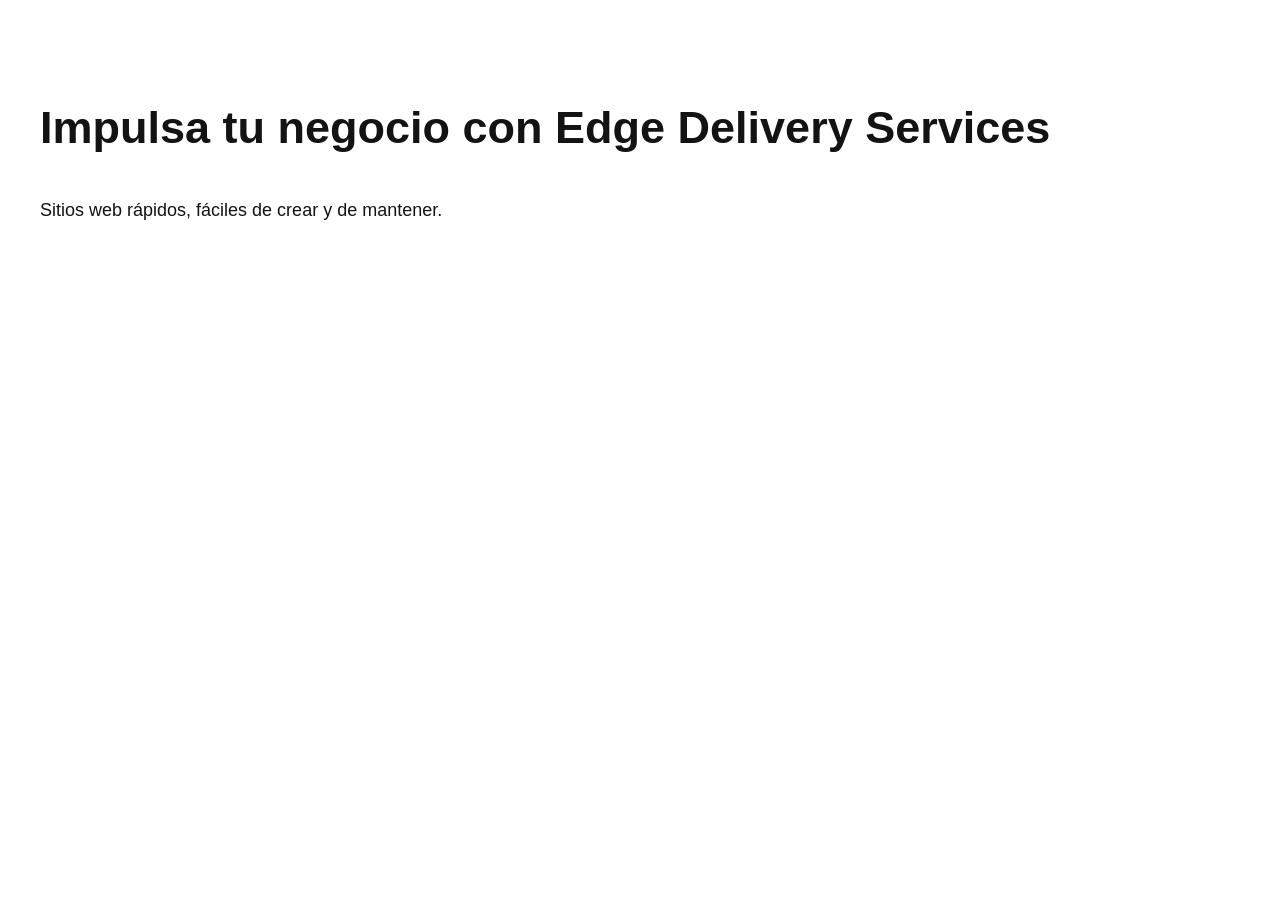
==== drafts/index.html @ bfb63723 "Add AEM Experimentation plugin with a sample home H1 A/B test Installs adobe/aem-experimentation (v2" ====
<!DOCTYPE html>
<html>
  <head>
    <meta
      http-equiv="Content-Security-Policy"
      content="script-src 'nonce-aem' 'strict-dynamic' 'unsafe-inline' http: https:; base-uri 'self'; object-src 'none'; frame-src 'self' https:; require-trusted-types-for 'script';"
      move-to-http-header="true"
    />
    <meta name="viewport" content="width=device-width, initial-scale=1"/>
    <script nonce="aem" src="/scripts/aem.js" type="module"></script>
    <script nonce="aem" src="/scripts/scripts.js" type="module"></script>
    <link rel="stylesheet" href="/styles/styles.css"/>
    <link rel="modulepreload" href="/scripts/experiment-loader.js" />
    <title>EDS Training - Home</title>
    <meta name="description" content="Home page A/B test on the hero H1 copy">
    <meta name="experiment" content="Home Hero H1 Test">
    <meta name="experiment-variants" content="/drafts/variant-b">
    <meta name="experiment-split" content="50">
  </head>
  <body>
    <header></header>
    <main>
      <div>
        <div class="hero">
          <div>
            <div>
              <h1>Impulsa tu negocio con Edge Delivery Services</h1>
            </div>
          </div>
        </div>
      </div>
      <div>
        <p>Sitios web rápidos, fáciles de crear y de mantener.</p>
      </div>
    </main>
    <footer></footer>
  </body>
</html>
---- styles/styles.css ----
/*
 * Copyright 2020 Adobe. All rights reserved.
 * This file is licensed to you under the Apache License, Version 2.0 (the "License");
 * you may not use this file except in compliance with the License. You may obtain a copy
 * of the License at http://www.apache.org/licenses/LICENSE-2.0
 *
 * Unless required by applicable law or agreed to in writing, software distributed under
 * the License is distributed on an "AS IS" BASIS, WITHOUT WARRANTIES OR REPRESENTATIONS
 * OF ANY KIND, either express or implied. See the License for the specific language
 * governing permissions and limitations under the License.
 */

:root {
  /* colors */
  --background-color: white;
  --light-color: #f8f8f8;
  --dark-color: #505050;
  --text-color: #131313;
  --link-color: #3b63fb;
  --link-hover-color: #1d3ecf;

  /* fonts */
  --body-font-family: roboto, roboto-fallback, sans-serif;
  --heading-font-family: roboto-condensed, roboto-condensed-fallback, sans-serif;

  /* body sizes */
  --body-font-size-m: 22px;
  --body-font-size-s: 19px;
  --body-font-size-xs: 17px;

  /* heading sizes */
  --heading-font-size-xxl: 55px;
  --heading-font-size-xl: 44px;
  --heading-font-size-l: 34px;
  --heading-font-size-m: 27px;
  --heading-font-size-s: 24px;
  --heading-font-size-xs: 22px;

  /* nav height */
  --nav-height: 64px;
}

/* fallback fonts */
@font-face {
  font-family: roboto-condensed-fallback;
  size-adjust: 88.82%;
  src: local('Arial');
}

@font-face {
  font-family: roboto-fallback;
  size-adjust: 99.529%;
  src: local('Arial');
}

@media (width >= 900px) {
  :root {
    /* body sizes */
    --body-font-size-m: 18px;
    --body-font-size-s: 16px;
    --body-font-size-xs: 14px;

    /* heading sizes */
    --heading-font-size-xxl: 45px;
    --heading-font-size-xl: 36px;
    --heading-font-size-l: 28px;
    --heading-font-size-m: 22px;
    --heading-font-size-s: 20px;
    --heading-font-size-xs: 18px;
  }
}

body {
  display: none;
  margin: 0;
  background-color: var(--background-color);
  color: var(--text-color);
  font-family: var(--body-font-family);
  font-size: var(--body-font-size-m);
  line-height: 1.6;
}

body.appear {
  display: block;
}

header {
  height: var(--nav-height);
}

header .header,
footer .footer {
  visibility: hidden;
}

header .header[data-block-status="loaded"],
footer .footer[data-block-status="loaded"] {
  visibility: visible;
}

h1,
h2,
h3,
h4,
h5,
h6 {
  margin-top: 0.8em;
  margin-bottom: 0.25em;
  font-family: var(--heading-font-family);
  font-weight: 600;
  line-height: 1.25;
  scroll-margin: 40px;
}

h1 { font-size: var(--heading-font-size-xxl); }
h2 { font-size: var(--heading-font-size-xl); }
h3 { font-size: var(--heading-font-size-l); }
h4 { font-size: var(--heading-font-size-m); }
h5 { font-size: var(--heading-font-size-s); }
h6 { font-size: var(--heading-font-size-xs); }

p,
dl,
ol,
ul,
pre,
blockquote {
  margin-top: 0.8em;
  margin-bottom: 0.25em;
}

code,
pre {
  font-size: var(--body-font-size-s);
}

pre {
  padding: 16px;
  border-radius: 8px;
  background-color: var(--light-color);
  overflow-x: auto;
  white-space: pre;
}

main > div {
  margin: 40px 16px;
}

input,
textarea,
select,
button {
  font: inherit;
}

/* links */
a:any-link {
  color: var(--link-color);
  text-decoration: none;
  overflow-wrap: break-word;
}

a:hover {
  color: var(--link-hover-color);
  text-decoration: underline;
}

/* buttons */
p.button-wrapper {
  margin: 12px 0;
}

a.button:any-link,
button.button {
  box-sizing: border-box;
  display: inline-flex;
  align-items: center;
  justify-content: center;
  max-width: 100%;
  margin: 0;
  border: 2px solid transparent;
  border-radius: 2.4em;
  padding: 0.5em 1.2em;
  font: inherit;
  font-weight: 500;
  line-height: 1.25;
  text-decoration: none;
  cursor: pointer;
  overflow: hidden;
  text-overflow: ellipsis;
  white-space: nowrap;
}

a.button[aria-disabled="true"],
button.button:disabled {
  cursor: not-allowed;
  pointer-events: none;
}

a.button.primary,
button.button.primary {
  border-color: var(--text-color);
  background-color: var(--text-color);
  color: var(--background-color);
}

a.button.primary:hover,
a.button.primary:focus-visible,
button.button.primary:hover,
button.button.primary:focus-visible {
  border-color: var(--dark-color);
  background-color: var(--dark-color);
  color: var(--light-color);
}

a.button.primary[aria-disabled="true"],
a.button.primary[aria-disabled="true"]:hover,
a.button.primary[aria-disabled="true"]:focus-visible,
button.button.primary:disabled,
button.button.primary:disabled:hover,
button.button.primary:disabled:focus-visible {
  background-color: var(--light-color);
  border-color: var(--light-color);
  color: var(--dark-color);
}

a.button.secondary,
button.button.secondary {
  border-color: var(--text-color);
  background-color: transparent;
  color: var(--text-color);
}

a.button.secondary:hover,
a.button.secondary:focus-visible,
button.button.secondary:hover,
button.button.secondary:focus-visible {
  border-color: var(--dark-color);
  background-color: var(--light-color);
  color: var(--dark-color);
}

a.button.secondary[aria-disabled="true"],
a.button.secondary[aria-disabled="true"]:hover,
a.button.secondary[aria-disabled="true"]:focus-visible,
button.button.secondary:disabled,
button.button.secondary:disabled:hover,
button.button.secondary:disabled:focus-visible {
  background-color: var(--light-color);
  border-color: var(--light-color);
  color: var(--dark-color);
}

/* high-impact call-to-action */
a.button.accent,
button.button.accent {
  border-color: var(--link-color);
  background-color: var(--link-color);
  color: var(--background-color);
}

a.button.accent:hover,
a.button.accent:focus-visible,
button.button.accent:hover,
button.button.accent:focus-visible {
  border-color: var(--link-hover-color);
  background-color: var(--link-hover-color);
}

a.button.accent[aria-disabled="true"],
a.button.accent[aria-disabled="true"]:hover,
a.button.accent[aria-disabled="true"]:focus-visible,
button.button.accent:disabled,
button.button.accent:disabled:hover,
button.button.accent:disabled:focus-visible {
  background-color: var(--light-color);
  border-color: var(--light-color);
  color: var(--dark-color);
}

main img {
  max-width: 100%;
  width: auto;
  height: auto;
}

.icon {
  display: inline-block;
  height: 24px;
  width: 24px;
}

.icon img {
  height: 100%;
  width: 100%;
}

/* sections */
main > .section {
  margin: 40px 0;
}

main > .section > div {
  max-width: 1200px;
  margin: auto;
  padding: 0 24px;
}

main > .section:first-of-type {
  margin-top: 0;
}

@media (width >= 900px) {
  main > .section > div {
    padding: 0 32px;
  }
}

/* section metadata */
main .section.light,
main .section.highlight {
  background-color: var(--light-color);
  margin: 0;
  padding: 40px 0;
}
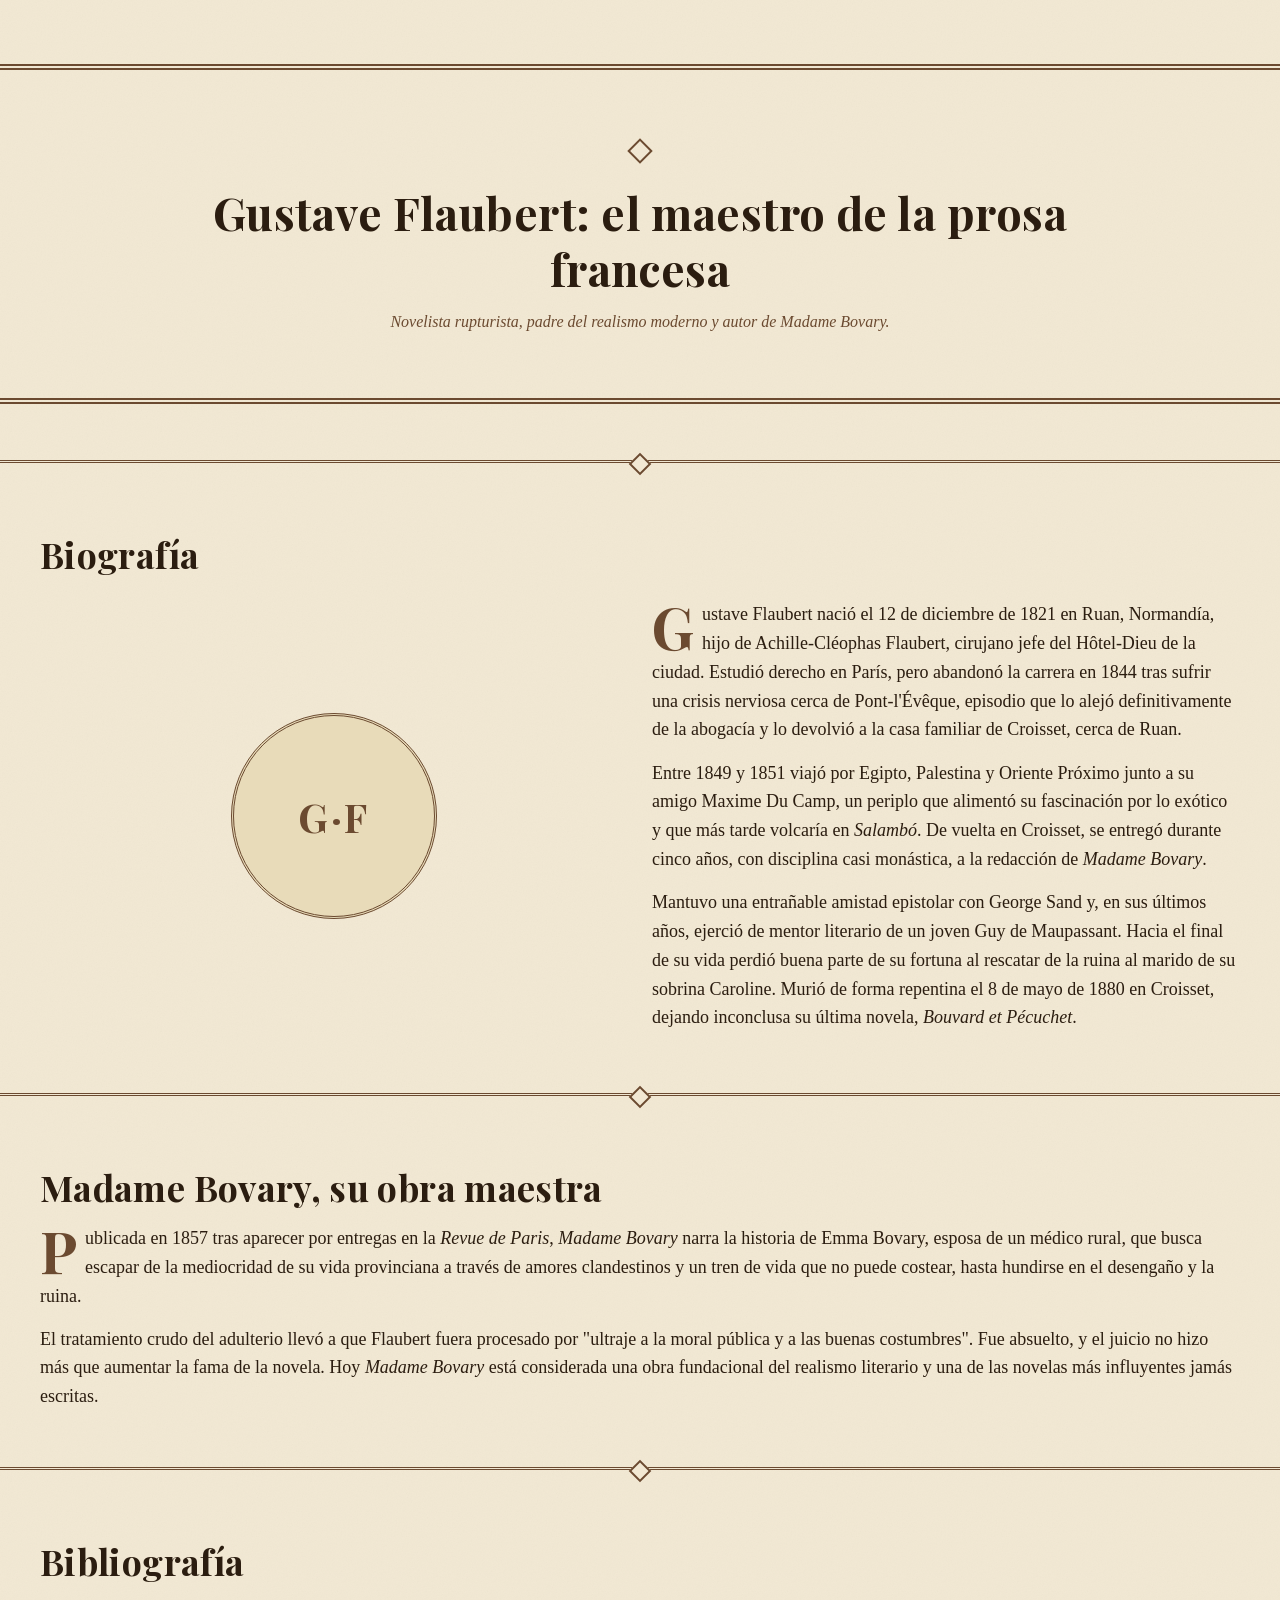
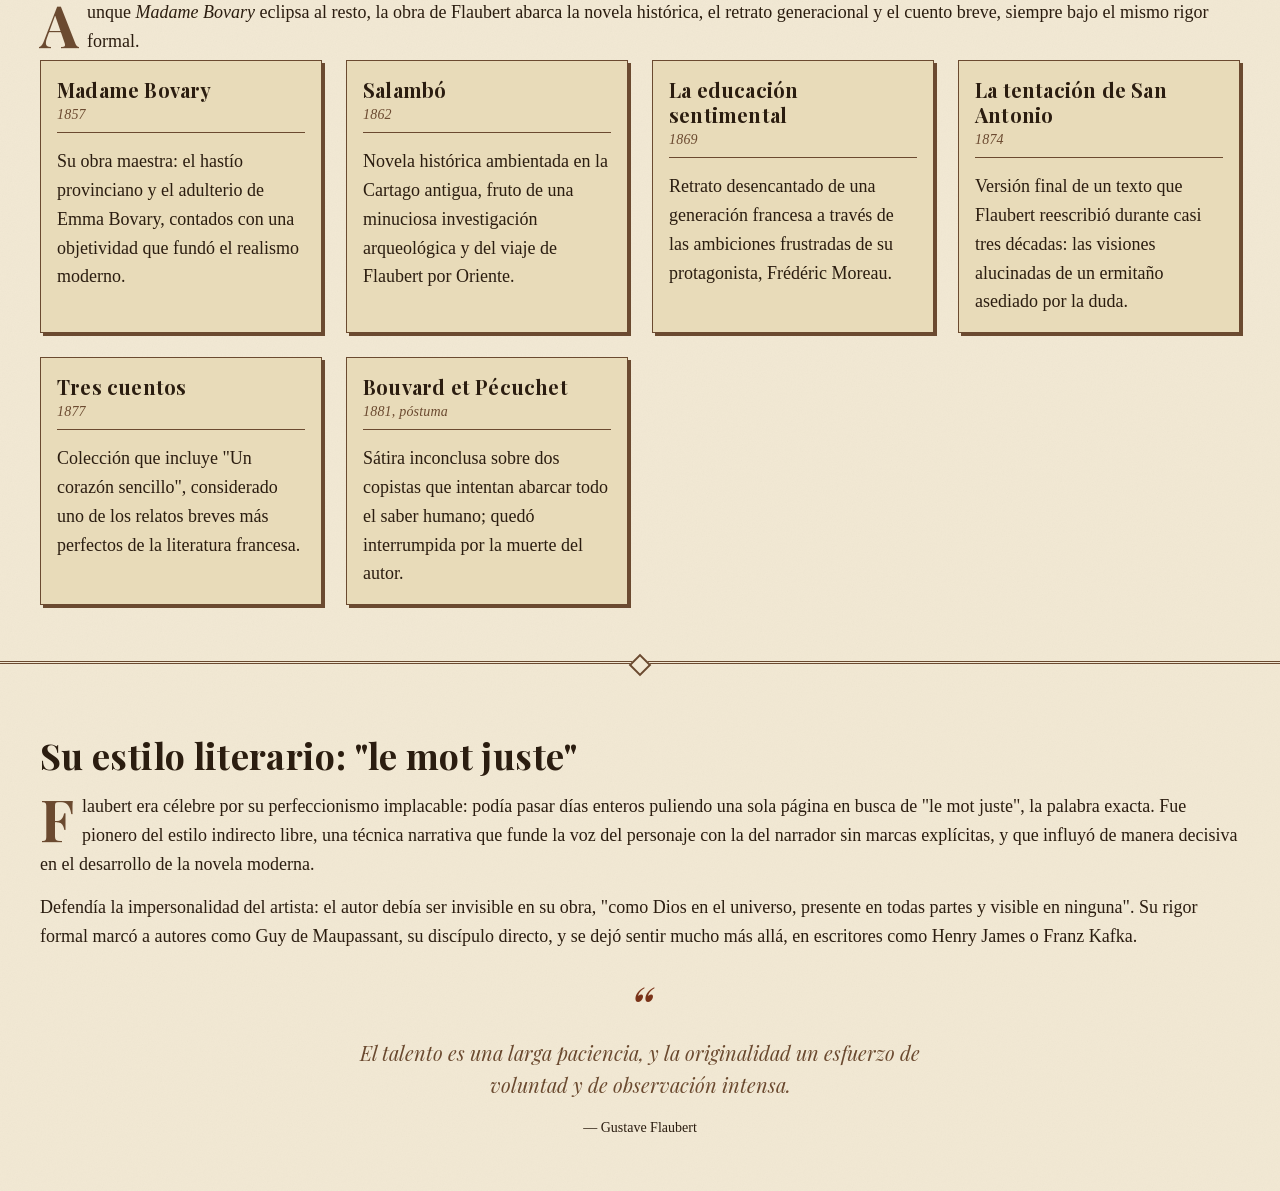
==== commit 3782de8e: "Redesign home page as a Gustave Flaubert retro/vintage press theme Replaces the placeholder home con" ====
--- a/drafts/index.html
+++ b/drafts/index.html
@@ -11,9 +11,9 @@
     <script nonce="aem" src="/scripts/scripts.js" type="module"></script>
     <link rel="stylesheet" href="/styles/styles.css"/>
     <link rel="modulepreload" href="/scripts/experiment-loader.js" />
-    <title>EDS Training - Home</title>
-    <meta name="description" content="Home page A/B test on the hero H1 copy">
-    <meta name="experiment" content="Home Hero H1 Test">
+    <title>Gustave Flaubert</title>
+    <meta name="description" content="Gustave Flaubert: biografía, bibliografía, Madame Bovary y su estilo literario">
+    <meta name="experiment" content="Flaubert Hero H1 Test">
     <meta name="experiment-variants" content="/drafts/variant-b">
     <meta name="experiment-split" content="50">
   </head>
@@ -24,13 +24,82 @@
         <div class="hero">
           <div>
             <div>
-              <h1>Impulsa tu negocio con Edge Delivery Services</h1>
+              <h1>Gustave Flaubert: el maestro de la prosa francesa</h1>
+              <p>Novelista rupturista, padre del realismo moderno y autor de <em>Madame Bovary</em>.</p>
             </div>
           </div>
         </div>
       </div>
       <div>
-        <p>Sitios web rápidos, fáciles de crear y de mantener.</p>
+        <h2>Biografía</h2>
+        <div class="columns">
+          <div>
+            <div>
+              <div class="portrait-medallion" aria-hidden="true"><span>G·F</span></div>
+            </div>
+            <div>
+              <p>Gustave Flaubert nació el 12 de diciembre de 1821 en Ruan, Normandía, hijo de Achille-Cléophas Flaubert, cirujano jefe del Hôtel-Dieu de la ciudad. Estudió derecho en París, pero abandonó la carrera en 1844 tras sufrir una crisis nerviosa cerca de Pont-l'Évêque, episodio que lo alejó definitivamente de la abogacía y lo devolvió a la casa familiar de Croisset, cerca de Ruan.</p>
+              <p>Entre 1849 y 1851 viajó por Egipto, Palestina y Oriente Próximo junto a su amigo Maxime Du Camp, un periplo que alimentó su fascinación por lo exótico y que más tarde volcaría en <em>Salambó</em>. De vuelta en Croisset, se entregó durante cinco años, con disciplina casi monástica, a la redacción de <em>Madame Bovary</em>.</p>
+              <p>Mantuvo una entrañable amistad epistolar con George Sand y, en sus últimos años, ejerció de mentor literario de un joven Guy de Maupassant. Hacia el final de su vida perdió buena parte de su fortuna al rescatar de la ruina al marido de su sobrina Caroline. Murió de forma repentina el 8 de mayo de 1880 en Croisset, dejando inconclusa su última novela, <em>Bouvard et Pécuchet</em>.</p>
+            </div>
+          </div>
+        </div>
+      </div>
+      <div>
+        <h2>Madame Bovary, su obra maestra</h2>
+        <p>Publicada en 1857 tras aparecer por entregas en la <em>Revue de Paris</em>, <em>Madame Bovary</em> narra la historia de Emma Bovary, esposa de un médico rural, que busca escapar de la mediocridad de su vida provinciana a través de amores clandestinos y un tren de vida que no puede costear, hasta hundirse en el desengaño y la ruina.</p>
+        <p>El tratamiento crudo del adulterio llevó a que Flaubert fuera procesado por "ultraje a la moral pública y a las buenas costumbres". Fue absuelto, y el juicio no hizo más que aumentar la fama de la novela. Hoy <em>Madame Bovary</em> está considerada una obra fundacional del realismo literario y una de las novelas más influyentes jamás escritas.</p>
+      </div>
+      <div>
+        <h2>Bibliografía</h2>
+        <p>Aunque <em>Madame Bovary</em> eclipsa al resto, la obra de Flaubert abarca la novela histórica, el retrato generacional y el cuento breve, siempre bajo el mismo rigor formal.</p>
+        <div class="cards">
+          <div>
+            <div>
+              <h3>Madame Bovary <span>1857</span></h3>
+              <p>Su obra maestra: el hastío provinciano y el adulterio de Emma Bovary, contados con una objetividad que fundó el realismo moderno.</p>
+            </div>
+          </div>
+          <div>
+            <div>
+              <h3>Salambó <span>1862</span></h3>
+              <p>Novela histórica ambientada en la Cartago antigua, fruto de una minuciosa investigación arqueológica y del viaje de Flaubert por Oriente.</p>
+            </div>
+          </div>
+          <div>
+            <div>
+              <h3>La educación sentimental <span>1869</span></h3>
+              <p>Retrato desencantado de una generación francesa a través de las ambiciones frustradas de su protagonista, Frédéric Moreau.</p>
+            </div>
+          </div>
+          <div>
+            <div>
+              <h3>La tentación de San Antonio <span>1874</span></h3>
+              <p>Versión final de un texto que Flaubert reescribió durante casi tres décadas: las visiones alucinadas de un ermitaño asediado por la duda.</p>
+            </div>
+          </div>
+          <div>
+            <div>
+              <h3>Tres cuentos <span>1877</span></h3>
+              <p>Colección que incluye "Un corazón sencillo", considerado uno de los relatos breves más perfectos de la literatura francesa.</p>
+            </div>
+          </div>
+          <div>
+            <div>
+              <h3>Bouvard et Pécuchet <span>1881, póstuma</span></h3>
+              <p>Sátira inconclusa sobre dos copistas que intentan abarcar todo el saber humano; quedó interrumpida por la muerte del autor.</p>
+            </div>
+          </div>
+        </div>
+      </div>
+      <div>
+        <h2>Su estilo literario: "le mot juste"</h2>
+        <p>Flaubert era célebre por su perfeccionismo implacable: podía pasar días enteros puliendo una sola página en busca de "le mot juste", la palabra exacta. Fue pionero del estilo indirecto libre, una técnica narrativa que funde la voz del personaje con la del narrador sin marcas explícitas, y que influyó de manera decisiva en el desarrollo de la novela moderna.</p>
+        <p>Defendía la impersonalidad del artista: el autor debía ser invisible en su obra, "como Dios en el universo, presente en todas partes y visible en ninguna". Su rigor formal marcó a autores como Guy de Maupassant, su discípulo directo, y se dejó sentir mucho más allá, en escritores como Henry James o Franz Kafka.</p>
+        <blockquote>
+          <p>El talento es una larga paciencia, y la originalidad un esfuerzo de voluntad y de observación intensa.</p>
+          <p>— Gustave Flaubert</p>
+        </blockquote>
       </div>
     </main>
     <footer></footer>
--- a/styles/styles.css
+++ b/styles/styles.css
@@ -11,17 +11,20 @@
  */
 
 :root {
-  /* colors */
-  --background-color: white;
-  --light-color: #f8f8f8;
-  --dark-color: #505050;
-  --text-color: #131313;
-  --link-color: #3b63fb;
-  --link-hover-color: #1d3ecf;
+  /* colors - sepia / old-press palette */
+  --background-color: #f2e8d3;
+  --light-color: #e8dbb9;
+  --dark-color: #6b4a30;
+  --text-color: #2b1d10;
+  --link-color: #7a3319;
+  --link-hover-color: #52220f;
 
   /* fonts */
-  --body-font-family: roboto, roboto-fallback, sans-serif;
-  --heading-font-family: roboto-condensed, roboto-condensed-fallback, sans-serif;
+  --body-font-family: georgia, 'times new roman', serif;
+  --heading-font-family: playfair-display, georgia, 'times new roman', serif;
+
+  /* decorative paper grain, used as a subtle background texture */
+  --paper-texture: url("data:image/svg+xml,%3Csvg xmlns='http://www.w3.org/2000/svg' width='150' height='150'%3E%3Cfilter id='n'%3E%3CfeTurbulence type='fractalNoise' baseFrequency='0.8' numOctaves='3' stitchTiles='stitch'/%3E%3CfeColorMatrix type='saturate' values='0'/%3E%3C/filter%3E%3Crect width='100%25' height='100%25' filter='url(%23n)' opacity='0.05'/%3E%3C/svg%3E");
 
   /* body sizes */
   --body-font-size-m: 22px;
@@ -74,6 +77,7 @@
   display: none;
   margin: 0;
   background-color: var(--background-color);
+  background-image: var(--paper-texture);
   color: var(--text-color);
   font-family: var(--body-font-family);
   font-size: var(--body-font-size-m);
@@ -107,8 +111,9 @@
   margin-top: 0.8em;
   margin-bottom: 0.25em;
   font-family: var(--heading-font-family);
-  font-weight: 600;
+  font-weight: 700;
   line-height: 1.25;
+  letter-spacing: 0.01em;
   scroll-margin: 40px;
 }
 
@@ -310,6 +315,26 @@
   margin-top: 0;
 }
 
+/* engraved-style section divider: a double rule with a small diamond ornament */
+main > .section:not(:first-of-type) {
+  position: relative;
+  margin-top: 56px;
+  padding-top: 40px;
+  border-top: 3px double var(--dark-color);
+}
+
+main > .section:not(:first-of-type)::before {
+  content: '';
+  position: absolute;
+  top: -7px;
+  left: 50%;
+  width: 12px;
+  height: 12px;
+  background-color: var(--background-color);
+  border: 2px solid var(--dark-color);
+  transform: translateX(-50%) rotate(45deg);
+}
+
 @media (width >= 900px) {
   main > .section > div {
     padding: 0 32px;
@@ -323,3 +348,43 @@
   margin: 0;
   padding: 40px 0;
 }
+
+/* vintage ornaments: drop cap and quotation styling */
+main .default-content-wrapper > p:first-of-type::first-letter {
+  float: left;
+  margin: 0.05em 8px 0 0;
+  font-family: var(--heading-font-family);
+  font-size: 3.2em;
+  font-weight: 700;
+  line-height: 0.8;
+  color: var(--dark-color);
+}
+
+blockquote {
+  max-width: 640px;
+  margin: 32px auto;
+  padding: 8px 48px;
+  font-family: var(--heading-font-family);
+  font-size: var(--heading-font-size-s);
+  font-style: italic;
+  color: var(--dark-color);
+  text-align: center;
+}
+
+blockquote::before {
+  content: '\201C';
+  display: block;
+  margin-bottom: 8px;
+  color: var(--link-color);
+  font-family: var(--heading-font-family);
+  font-size: 3em;
+  line-height: 0.5;
+}
+
+blockquote p:last-child {
+  margin-top: 16px;
+  font-family: var(--body-font-family);
+  font-size: var(--body-font-size-xs);
+  font-style: normal;
+  color: var(--text-color);
+}
